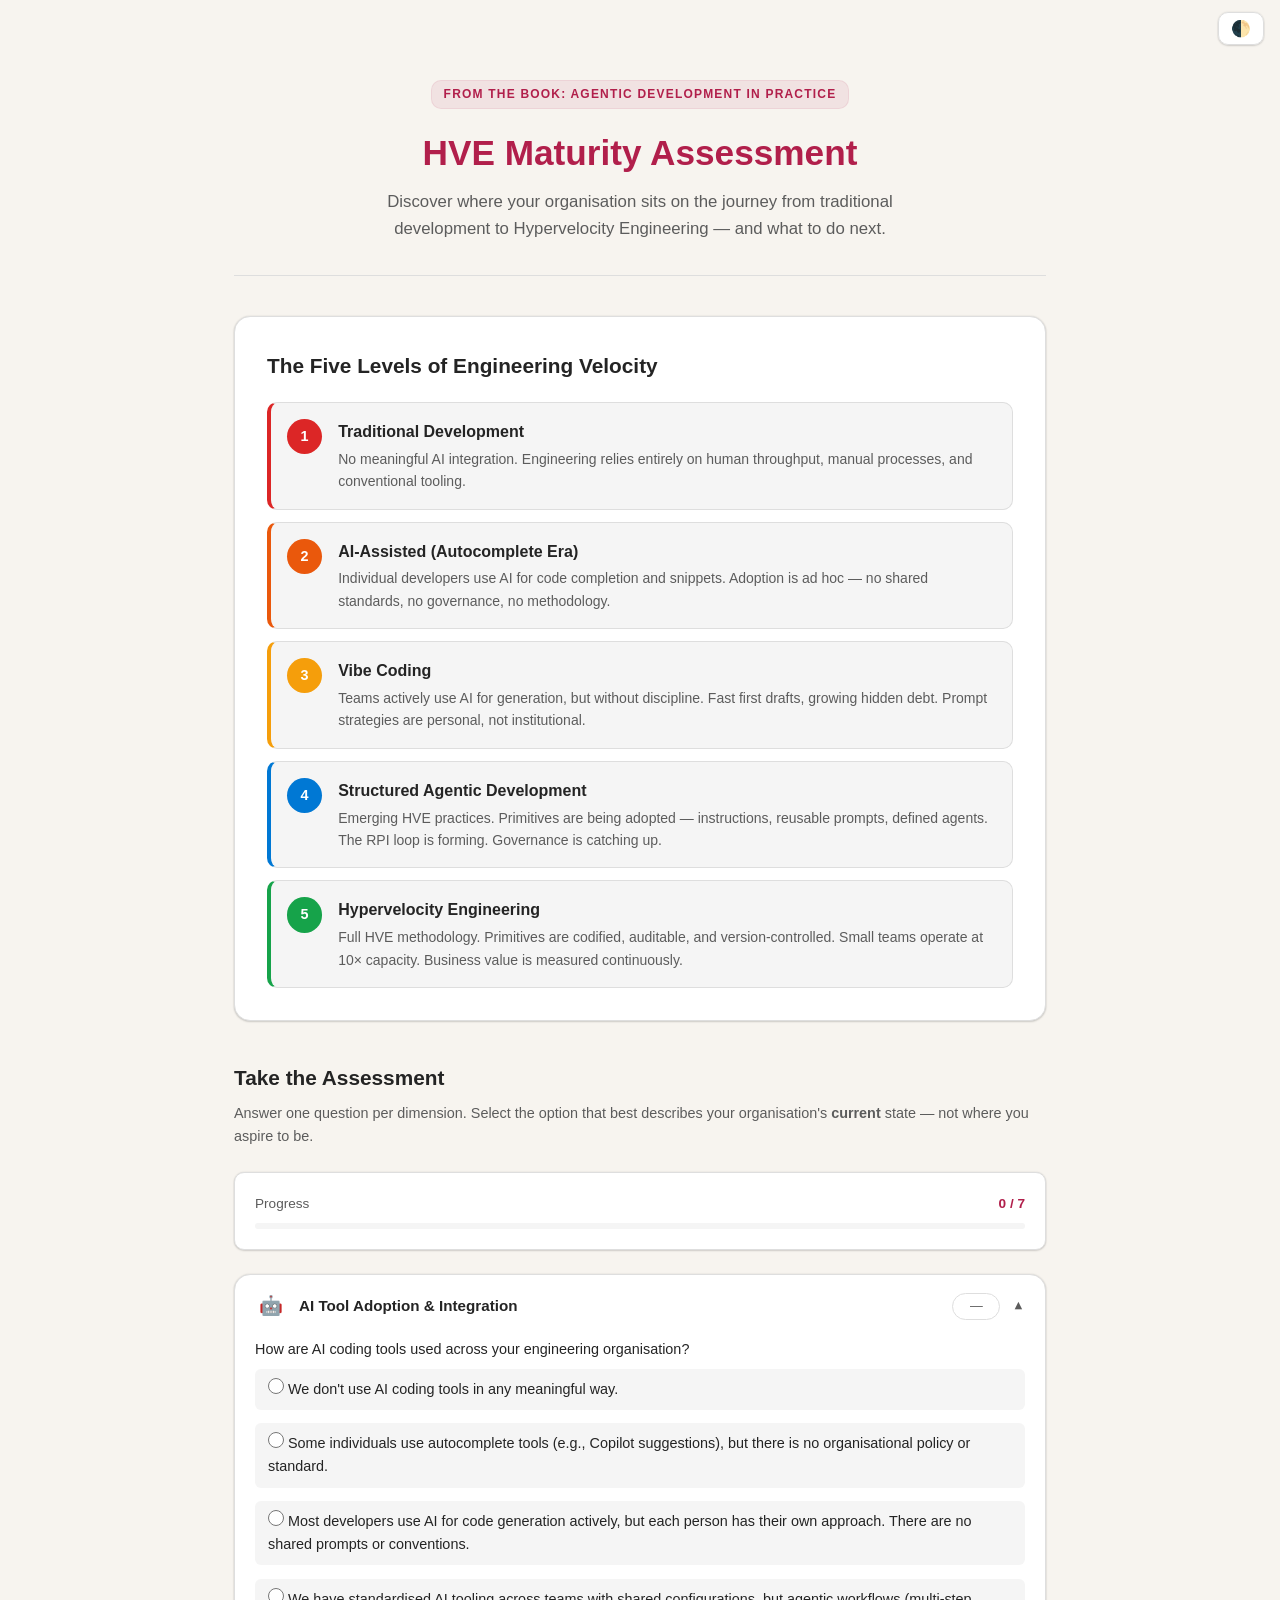
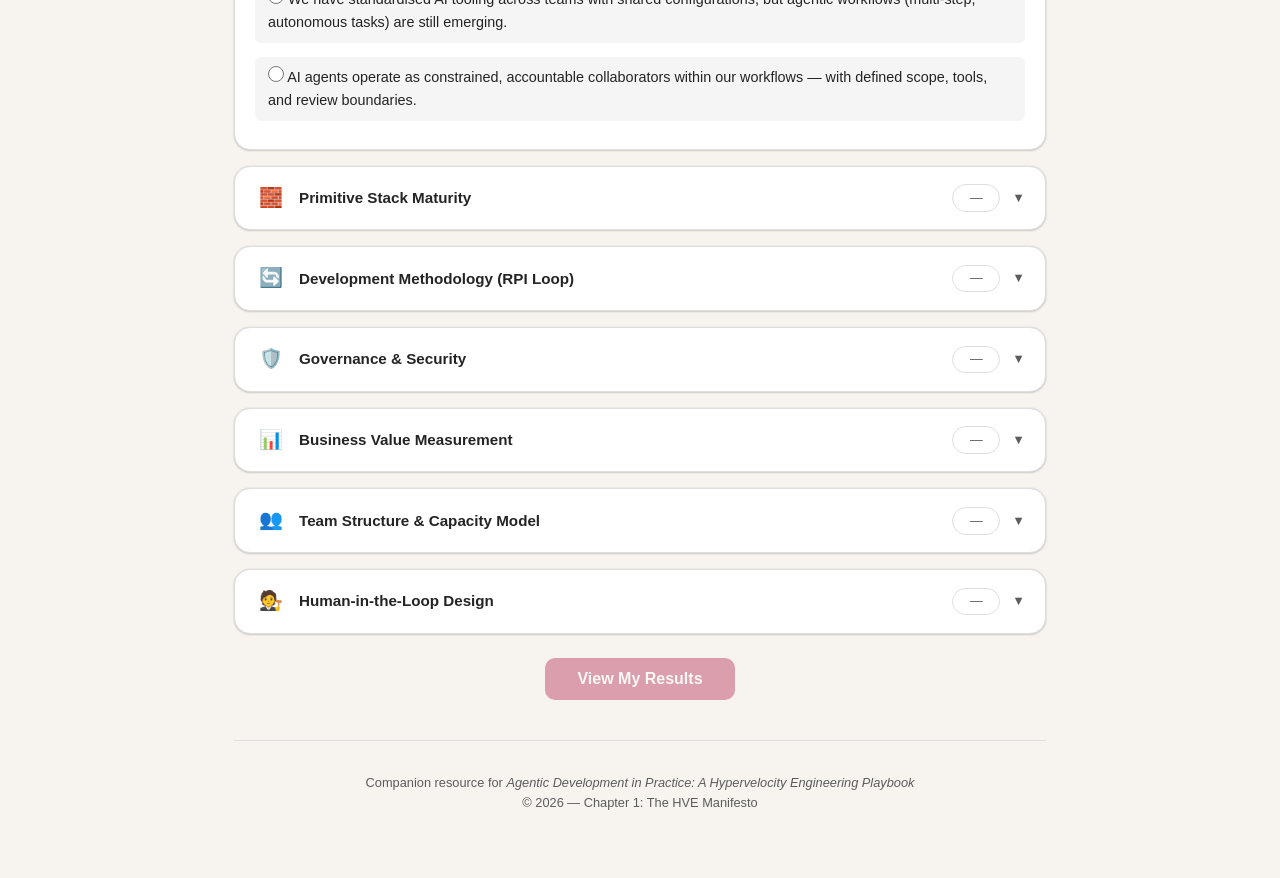
==== chapter1/index.html @ 7bfee690 "Initial commit: add code and assets for all chapters" ====
<!DOCTYPE html>
<html lang="en">
<head>
    <meta charset="UTF-8">
    <meta name="viewport" content="width=device-width, initial-scale=1.0">
    <title>HVE Maturity Assessment — Hypervelocity Engineering Readiness</title>
    <script>
      (() => {
        const param = new URLSearchParams(window.location.search).get("clawpilotTheme");
        const theme =
          param || (window.matchMedia("(prefers-color-scheme: dark)").matches ? "dark" : "light");
        document.documentElement.setAttribute("data-theme", theme);
      })();
    </script>
    <style>
        :root {
            color-scheme: light;
            --bg: #f7f4ef;
            --surface: #ffffff;
            --surface-raised: #f5f5f5;
            --border: #dedede;
            --border-strong: #919191;
            --text: #242424;
            --text-muted: #5c5c5c;
            --accent: #b11f4b;
            --accent-hover: #9a1a41;
            --accent-glow: rgba(177, 31, 75, 0.08);
            --accent-fg: #ffffff;
            --green: #16a34a;
            --yellow: #f59e0b;
            --orange: #ea580c;
            --red: #dc2626;
            --purple: #9333ea;
            --level1: #dc2626;
            --level2: #ea580c;
            --level3: #f59e0b;
            --level4: #0078d4;
            --level5: #16a34a;
            --radius: 0.625rem;
            --shadow: 0 0 2px rgba(0,0,0,0.12), 0 1px 2px rgba(0,0,0,0.14);
            --panel-strong: rgba(255, 255, 255, 0.96);
        }
        html[data-theme="dark"] {
            color-scheme: dark;
            --bg: #3d3b3a;
            --surface: #292929;
            --surface-raised: #2e2e2e;
            --border: #474747;
            --border-strong: #5f5f5f;
            --text: #dedede;
            --text-muted: #919191;
            --accent: #fd8ea1;
            --accent-hover: #fb7b91;
            --accent-glow: rgba(253, 142, 161, 0.14);
            --accent-fg: #1a1a1a;
            --green: #4ade80;
            --yellow: #fbbf24;
            --orange: #fb923c;
            --red: #f87171;
            --purple: #c084fc;
            --level1: #f87171;
            --level2: #fb923c;
            --level3: #fbbf24;
            --level4: #4da6ff;
            --level5: #4ade80;
            --radius: 0.625rem;
            --shadow: 0 18px 48px rgba(0, 0, 0, 0.32);
            --panel-strong: rgba(41, 41, 41, 0.96);
        }

        * { margin: 0; padding: 0; box-sizing: border-box; }

        body {
            font-family: "Segoe UI", Aptos, Calibri, -apple-system, BlinkMacSystemFont, sans-serif;
            background: var(--bg);
            color: var(--text);
            line-height: 1.6;
            min-height: 100vh;
        }

        /* Theme Toggle */
        #theme-toggle {
            position: fixed;
            top: 12px;
            right: 16px;
            background: var(--panel-strong);
            border: 1px solid var(--border);
            border-radius: var(--radius);
            padding: 6px 12px;
            font-size: 1rem;
            cursor: pointer;
            z-index: 999;
            color: var(--text);
            backdrop-filter: blur(8px);
            box-shadow: var(--shadow);
        }

        .container {
            max-width: 860px;
            margin: 0 auto;
            padding: 2rem 1.5rem;
        }

        /* ---- HEADER ---- */
        header {
            text-align: center;
            padding: 3rem 0 2rem;
            border-bottom: 1px solid var(--border);
            margin-bottom: 2.5rem;
        }
        header .badge {
            display: inline-block;
            background: var(--accent-glow);
            color: var(--accent);
            font-size: 0.75rem;
            font-weight: 600;
            text-transform: uppercase;
            letter-spacing: 0.1em;
            padding: 0.3em 1em;
            border-radius: var(--radius);
            border: 1px solid var(--accent-glow);
            margin-bottom: 1rem;
        }
        header h1 {
            font-size: 2.2rem;
            font-weight: 700;
            margin-bottom: 0.5rem;
            color: var(--accent);
        }
        header p {
            color: var(--text-muted);
            font-size: 1.05rem;
            max-width: 600px;
            margin: 0 auto;
        }

        /* ---- MATURITY MODEL OVERVIEW ---- */
        .model-overview {
            background: var(--surface);
            border: 1px solid var(--border);
            border-radius: 16px;
            padding: 2rem;
            margin-bottom: 2.5rem;
            box-shadow: var(--shadow);
        }
        .model-overview h2 {
            font-size: 1.3rem;
            margin-bottom: 1.25rem;
        }
        .level-cards {
            display: flex;
            flex-direction: column;
            gap: 0.75rem;
        }
        .level-card {
            display: flex;
            align-items: flex-start;
            gap: 1rem;
            padding: 1rem;
            background: var(--surface-raised);
            border-radius: var(--radius);
            border-left: 4px solid;
            border: 1px solid var(--border);
            border-left: 4px solid;
        }
        .level-card[data-level="1"] { border-left-color: var(--level1); }
        .level-card[data-level="2"] { border-left-color: var(--level2); }
        .level-card[data-level="3"] { border-left-color: var(--level3); }
        .level-card[data-level="4"] { border-left-color: var(--level4); }
        .level-card[data-level="5"] { border-left-color: var(--level5); }
        .level-num {
            flex-shrink: 0;
            width: 2.2rem;
            height: 2.2rem;
            display: flex;
            align-items: center;
            justify-content: center;
            border-radius: 50%;
            font-weight: 700;
            font-size: 0.9rem;
            color: var(--accent-fg);
        }
        .level-card[data-level="1"] .level-num { background: var(--level1); }
        .level-card[data-level="2"] .level-num { background: var(--level2); }
        .level-card[data-level="3"] .level-num { background: var(--level3); }
        .level-card[data-level="4"] .level-num { background: var(--level4); }
        .level-card[data-level="5"] .level-num { background: var(--level5); }
        .level-info h3 { font-size: 1rem; margin-bottom: 0.2rem; }
        .level-info p { font-size: 0.875rem; color: var(--text-muted); }

        /* ---- ASSESSMENT ---- */
        .assessment-section {
            margin-bottom: 2.5rem;
        }
        .assessment-section h2 {
            font-size: 1.3rem;
            margin-bottom: 0.5rem;
        }
        .assessment-section > p {
            color: var(--text-muted);
            font-size: 0.9rem;
            margin-bottom: 1.5rem;
        }

        /* (dimension card already defined above) */
        .dimension-header {
            display: flex;
            align-items: center;
            gap: 0.75rem;
            padding: 1rem 1.25rem;
            cursor: pointer;
            user-select: none;
            transition: background 0.15s;
        }
        .dimension-header:hover {
            background: var(--surface-raised);
        }
        .dimension-icon {
            font-size: 1.2rem;
            flex-shrink: 0;
            width: 2rem;
            text-align: center;
        }
        .dimension-title {
            font-weight: 600;
            font-size: 0.95rem;
            flex: 1;
        }
        .dimension-score {
            font-size: 0.8rem;
            color: var(--text-muted);
            padding: 0.2em 0.6em;
            border-radius: 999px;
            border: 1px solid var(--border);
            min-width: 3rem;
            text-align: center;
        }
        .dimension-chevron {
            color: var(--text-muted);
            transition: transform 0.2s;
            font-size: 0.8rem;
        }
        .dimension.open .dimension-chevron {
            transform: rotate(180deg);
        }
        .dimension-body {
            display: none;
            padding: 0 1.25rem 1.25rem;
        }
        .dimension.open .dimension-body {
            display: block;
        }

        .question {
            margin-bottom: 1.25rem;
        }
        .question:last-child { margin-bottom: 0; }
        .question label {
            display: block;
            font-size: 0.9rem;
            margin-bottom: 0.5rem;
            color: var(--text);
        }
        .options {
            display: flex;
            flex-direction: column;
            gap: 0.35rem;
        }
        .option {
            display: flex;
            align-items: center;
            gap: 0.6rem;
            padding: 0.5rem 0.75rem;
            background: var(--surface-raised);
            border-radius: 6px;
            cursor: pointer;
            transition: background 0.15s, border-color 0.15s;
            border: 1px solid transparent;
            font-size: 0.85rem;
        }
        .option:hover {
            background: var(--accent-glow);
            border-color: var(--accent);
        }
        .option.selected {
            background: var(--accent-glow);
            border-color: var(--accent);
        }
        .option input[type="radio"] {
            accent-color: var(--accent);
            width: 16px;
            height: 16px;
            flex-shrink: 0;
        }

        /* ---- CARDS (consistent border-radius) ---- */
        .dimension {
            background: var(--surface);
            border: 1px solid var(--border);
            border-radius: 16px;
            margin-bottom: 1rem;
            overflow: hidden;
            box-shadow: var(--shadow);
        }
        .progress-bar-container {
            background: var(--surface);
            border: 1px solid var(--border);
            border-radius: var(--radius);
            padding: 1.25rem;
            margin-bottom: 1.5rem;
            position: sticky;
            top: 0;
            z-index: 100;
            backdrop-filter: blur(8px);
            box-shadow: var(--shadow);
        }
        .progress-label {
            display: flex;
            justify-content: space-between;
            font-size: 0.85rem;
            margin-bottom: 0.5rem;
        }
        .progress-label span:first-child { color: var(--text-muted); }
        .progress-label span:last-child { color: var(--accent); font-weight: 600; }
        .progress-track {
            height: 6px;
            background: var(--surface-raised);
            border-radius: 3px;
            overflow: hidden;
        }
        .progress-fill {
            height: 100%;
            background: var(--accent);
            border-radius: 3px;
            transition: width 0.3s ease;
            width: 0%;
        }

        /* ---- BUTTON ---- */
        .btn {
            display: inline-flex;
            align-items: center;
            justify-content: center;
            gap: 0.5rem;
            padding: 0.75rem 2rem;
            font-size: 1rem;
            font-weight: 600;
            border: none;
            border-radius: var(--radius);
            cursor: pointer;
            transition: all 0.2s;
        }
        .btn-primary {
            background: var(--accent);
            color: var(--accent-fg);
        }
        .btn-primary:hover { background: var(--accent-hover); transform: translateY(-1px); }
        .btn-primary:disabled {
            opacity: 0.4;
            cursor: not-allowed;
            transform: none;
        }
        .btn-secondary {
            background: var(--surface-raised);
            color: var(--text);
            border: 1px solid var(--border);
        }
        .btn-secondary:hover { border-color: var(--accent); }
        .btn-center { display: flex; justify-content: center; margin-top: 1.5rem; }

        /* ---- RESULTS ---- */
        #results {
            display: none;
        }

        .result-hero {
            text-align: center;
            padding: 2.5rem 2rem;
            background: var(--surface);
            border: 1px solid var(--border);
            border-radius: 16px;
            margin-bottom: 2rem;
            box-shadow: var(--shadow);
        }
        .result-hero .score-ring {
            width: 160px;
            height: 160px;
            margin: 0 auto 1.5rem;
            position: relative;
        }
        .result-hero .score-ring svg {
            transform: rotate(-90deg);
        }
        .result-hero .score-ring .score-text {
            position: absolute;
            top: 50%;
            left: 50%;
            transform: translate(-50%, -50%);
            text-align: center;
        }
        .result-hero .score-ring .score-text .num {
            font-size: 2.5rem;
            font-weight: 700;
            display: block;
            line-height: 1;
        }
        .result-hero .score-ring .score-text .label {
            font-size: 0.75rem;
            color: var(--text-muted);
            text-transform: uppercase;
            letter-spacing: 0.1em;
        }
        .result-level-name {
            font-size: 1.6rem;
            font-weight: 700;
            margin-bottom: 0.4rem;
        }
        .result-level-desc {
            color: var(--text-muted);
            font-size: 0.95rem;
            max-width: 500px;
            margin: 0 auto;
        }

        /* Dimension Breakdown */
        .breakdown {
            background: var(--surface);
            border: 1px solid var(--border);
            border-radius: 16px;
            padding: 1.5rem;
            margin-bottom: 2rem;
            box-shadow: var(--shadow);
        }
        .breakdown h3 {
            font-size: 1.1rem;
            margin-bottom: 1rem;
        }
        .breakdown-row {
            display: flex;
            align-items: center;
            gap: 1rem;
            margin-bottom: 0.75rem;
        }
        .breakdown-row:last-child { margin-bottom: 0; }
        .breakdown-label {
            font-size: 0.85rem;
            width: 200px;
            flex-shrink: 0;
        }
        .breakdown-bar-track {
            flex: 1;
            height: 10px;
            background: var(--surface-raised);
            border-radius: 5px;
            overflow: hidden;
        }
        .breakdown-bar-fill {
            height: 100%;
            border-radius: 5px;
            transition: width 0.6s ease;
        }
        .breakdown-val {
            font-size: 0.85rem;
            font-weight: 600;
            width: 3rem;
            text-align: right;
            flex-shrink: 0;
        }

        /* Level Detail Card */
        .result-detail {
            background: var(--surface);
            border: 1px solid var(--border);
            border-radius: 16px;
            padding: 1.5rem;
            margin-bottom: 2rem;
            box-shadow: var(--shadow);
        }
        .result-detail h3 {
            font-size: 1.1rem;
            margin-bottom: 0.75rem;
        }
        .result-detail p, .result-detail li {
            font-size: 0.9rem;
            color: var(--text-muted);
            line-height: 1.7;
        }
        .result-detail ul {
            padding-left: 1.25rem;
            margin-top: 0.5rem;
        }
        .result-detail li {
            margin-bottom: 0.3rem;
        }

        /* Prompt Box */
        .prompt-box {
            background: var(--surface);
            border: 1px solid var(--border);
            border-radius: 16px;
            padding: 1.5rem;
            margin-bottom: 2rem;
            box-shadow: var(--shadow);
        }
        .prompt-box h3 {
            font-size: 1.1rem;
            margin-bottom: 0.25rem;
        }
        .prompt-box .hint {
            font-size: 0.85rem;
            color: var(--text-muted);
            margin-bottom: 1rem;
        }
        .prompt-textarea {
            width: 100%;
            min-height: 260px;
            background: var(--surface-raised);
            border: 1px solid var(--border);
            border-radius: 6px;
            color: var(--text);
            font-family: Consolas, "Courier New", Courier, monospace;
            font-size: 0.8rem;
            padding: 1rem;
            resize: vertical;
            line-height: 1.6;
        }
        .prompt-textarea:focus {
            outline: none;
            border-color: var(--accent);
        }
        .copy-btn-row {
            display: flex;
            justify-content: flex-end;
            margin-top: 0.75rem;
            gap: 0.5rem;
        }
        .copy-toast {
            display: none;
            color: var(--green);
            font-size: 0.85rem;
            align-items: center;
            gap: 0.3rem;
        }
        .copy-toast.show {
            display: flex;
        }

        /* Footer */
        footer {
            text-align: center;
            padding: 2rem 0;
            border-top: 1px solid var(--border);
            margin-top: 2rem;
            color: var(--text-muted);
            font-size: 0.8rem;
        }
        footer a { color: var(--accent); text-decoration: none; }
        footer a:hover { text-decoration: underline; }

        /* Responsive */
        @media (max-width: 640px) {
            header h1 { font-size: 1.6rem; }
            .breakdown-label { width: 120px; font-size: 0.8rem; }
            .container { padding: 1rem; }
            .level-card { flex-direction: column; gap: 0.5rem; }
        }
    </style>
</head>
<body>
<button id="theme-toggle" onclick="toggleTheme()">🌓</button>
<div class="container">

    <!-- HEADER -->
    <header>
        <div class="badge">From the book: Agentic Development in Practice</div>
        <h1>HVE Maturity Assessment</h1>
        <p>Discover where your organisation sits on the journey from traditional development to Hypervelocity Engineering — and what to do next.</p>
    </header>

    <!-- MATURITY MODEL OVERVIEW -->
    <section class="model-overview">
        <h2>The Five Levels of Engineering Velocity</h2>
        <div class="level-cards">
            <div class="level-card" data-level="1">
                <div class="level-num">1</div>
                <div class="level-info">
                    <h3>Traditional Development</h3>
                    <p>No meaningful AI integration. Engineering relies entirely on human throughput, manual processes, and conventional tooling.</p>
                </div>
            </div>
            <div class="level-card" data-level="2">
                <div class="level-num">2</div>
                <div class="level-info">
                    <h3>AI-Assisted (Autocomplete Era)</h3>
                    <p>Individual developers use AI for code completion and snippets. Adoption is ad hoc — no shared standards, no governance, no methodology.</p>
                </div>
            </div>
            <div class="level-card" data-level="3">
                <div class="level-num">3</div>
                <div class="level-info">
                    <h3>Vibe Coding</h3>
                    <p>Teams actively use AI for generation, but without discipline. Fast first drafts, growing hidden debt. Prompt strategies are personal, not institutional.</p>
                </div>
            </div>
            <div class="level-card" data-level="4">
                <div class="level-num">4</div>
                <div class="level-info">
                    <h3>Structured Agentic Development</h3>
                    <p>Emerging HVE practices. Primitives are being adopted — instructions, reusable prompts, defined agents. The RPI loop is forming. Governance is catching up.</p>
                </div>
            </div>
            <div class="level-card" data-level="5">
                <div class="level-num">5</div>
                <div class="level-info">
                    <h3>Hypervelocity Engineering</h3>
                    <p>Full HVE methodology. Primitives are codified, auditable, and version-controlled. Small teams operate at 10× capacity. Business value is measured continuously.</p>
                </div>
            </div>
        </div>
    </section>

    <!-- ASSESSMENT -->
    <section id="assessment" class="assessment-section">
        <h2>Take the Assessment</h2>
        <p>Answer one question per dimension. Select the option that best describes your organisation's <strong>current</strong> state — not where you aspire to be.</p>

        <div class="progress-bar-container">
            <div class="progress-label">
                <span>Progress</span>
                <span id="progress-text">0 / 7</span>
            </div>
            <div class="progress-track">
                <div class="progress-fill" id="progress-fill"></div>
            </div>
        </div>

        <form id="quiz-form"></form>

        <div class="btn-center">
            <button type="button" class="btn btn-primary" id="submit-btn" disabled onclick="showResults()">
                View My Results
            </button>
        </div>
    </section>

    <!-- RESULTS -->
    <section id="results">
        <div class="result-hero" id="result-hero"></div>
        <div class="breakdown" id="breakdown"></div>
        <div class="result-detail" id="result-detail"></div>
        <div class="prompt-box" id="prompt-box"></div>
        <div class="btn-center">
            <button type="button" class="btn btn-secondary" onclick="resetAssessment()">Retake Assessment</button>
        </div>
    </section>

    <footer>
        <p>Companion resource for <em>Agentic Development in Practice: A Hypervelocity Engineering Playbook</em><br>
        &copy; 2026 &mdash; Chapter 1: The HVE Manifesto</p>
    </footer>
</div>

<script>
// =============================================
// DATA MODEL
// =============================================
const DIMENSIONS = [
    {
        id: "ai_adoption",
        icon: "🤖",
        title: "AI Tool Adoption & Integration",
        question: "How are AI coding tools used across your engineering organisation?",
        options: [
            { score: 1, text: "We don't use AI coding tools in any meaningful way." },
            { score: 2, text: "Some individuals use autocomplete tools (e.g., Copilot suggestions), but there is no organisational policy or standard." },
            { score: 3, text: "Most developers use AI for code generation actively, but each person has their own approach. There are no shared prompts or conventions." },
            { score: 4, text: "We have standardised AI tooling across teams with shared configurations, but agentic workflows (multi-step, autonomous tasks) are still emerging." },
            { score: 5, text: "AI agents operate as constrained, accountable collaborators within our workflows — with defined scope, tools, and review boundaries." }
        ]
    },
    {
        id: "primitive_stack",
        icon: "🧱",
        title: "Primitive Stack Maturity",
        question: "To what extent has your organisation codified its engineering methodology into reusable AI primitives (instructions, agents, prompts, skills, hooks)?",
        options: [
            { score: 1, text: "We have no codified primitives. Standards exist in documentation or tribal knowledge." },
            { score: 2, text: "We have some coding standards documented, but they are not consumed by AI tools automatically." },
            { score: 3, text: "Individual engineers have personal prompt libraries or instruction files, but nothing is shared or version-controlled at the team level." },
            { score: 4, text: "We maintain shared instruction files and some reusable prompts in our repositories. Agent definitions are emerging but not yet standardised." },
            { score: 5, text: "Our full primitive stack — instructions, agents, prompts, skills, and hooks — is codified, version-controlled, and applied automatically across all repositories." }
        ]
    },
    {
        id: "dev_methodology",
        icon: "🔄",
        title: "Development Methodology (RPI Loop)",
        question: "How does your team structure the workflow when using AI for development tasks?",
        options: [
            { score: 1, text: "We follow a traditional SDLC. AI is not part of our development process." },
            { score: 2, text: "Developers occasionally ask AI for help mid-task, but there is no structured approach to when or how." },
            { score: 3, text: "We 'ask the AI and see what happens' — generation is fast, but planning and research phases are informal or skipped." },
            { score: 4, text: "We follow a structured loop: research the domain and constraints first, plan the work explicitly, then implement against that plan. But adherence varies across teams." },
            { score: 5, text: "The Research → Plan → Implement loop is our standard methodology. AI-generated plans are reviewed and approved before implementation. Every task follows this discipline." }
        ]
    },
    {
        id: "governance",
        icon: "🛡️",
        title: "Governance & Security",
        question: "How does your organisation govern AI-generated code and enforce security policies in agentic workflows?",
        options: [
            { score: 1, text: "We have no specific governance for AI-generated code. Standard code review applies, if it applies at all." },
            { score: 2, text: "We rely on existing code review to catch AI-generated issues, but reviewers don't specifically audit for AI artefacts or hallucinations." },
            { score: 3, text: "We are aware of the risks of AI-generated code (hallucinated dependencies, insecure defaults) but do not have automated guardrails in place." },
            { score: 4, text: "Instruction primitives encode security policies and architectural guardrails. Some automated checks exist, but coverage is incomplete." },
            { score: 5, text: "Security and governance policies are embedded in our primitive stack and enforced continuously — via instructions, hooks, and automated review. AI output is auditable and traceable." }
        ]
    },
    {
        id: "business_value",
        icon: "📊",
        title: "Business Value Measurement",
        question: "How does your organisation measure and communicate the business impact of AI-assisted development?",
        options: [
            { score: 1, text: "We don't measure the impact of AI tooling on engineering outcomes." },
            { score: 2, text: "We track licence adoption (e.g., 'X% of developers have Copilot'), but not productivity or quality outcomes." },
            { score: 3, text: "We have anecdotal evidence of productivity gains ('it feels faster') but no structured measurement framework." },
            { score: 4, text: "We measure some outcomes (time-to-delivery, defect rates) and can correlate them with AI adoption, but there is no formal Business Value Assessment." },
            { score: 5, text: "Business Value Assessments are first-class artefacts. We measure time-to-value, effort multipliers, error surface impact, and strategic optionality for every agentic capability." }
        ]
    },
    {
        id: "team_structure",
        icon: "👥",
        title: "Team Structure & Capacity Model",
        question: "How has AI adoption influenced your team structure, hiring, and capacity planning?",
        options: [
            { score: 1, text: "Team structure and hiring are unchanged. We plan capacity based on headcount and story points as before." },
            { score: 2, text: "We acknowledge that AI makes individuals faster, but team sizes, roles, and estimation methods are the same." },
            { score: 3, text: "Some teams are informally smaller or more productive due to AI, but the organisational model hasn't adapted. Estimation is increasingly unreliable." },
            { score: 4, text: "We are experimenting with smaller, expert teams that leverage AI as a force multiplier. Estimation is shifting from human-throughput to constraint-and-scope models." },
            { score: 5, text: "Small, expert teams (3–5 engineers) operate at the effective capacity of much larger teams. Capacity planning is based on primitive stack quality, not headcount." }
        ]
    },
    {
        id: "human_in_loop",
        icon: "🧑‍⚖️",
        title: "Human-in-the-Loop Design",
        question: "How deliberately does your organisation design the boundary between AI autonomy and human decision-making?",
        options: [
            { score: 1, text: "There is no explicit design for human–AI boundaries. Developers use AI freely, or don't use it at all." },
            { score: 2, text: "We trust code review to catch AI mistakes, but there is no defined model for where AI should or shouldn't act autonomously." },
            { score: 3, text: "We are aware that some tasks require human judgment, but the boundaries are informal and differ across teams." },
            { score: 4, text: "We define human decision points for high-stakes workflows (e.g., deployment, security, architecture). Agent primitives include escalation conditions." },
            { score: 5, text: "Every agentic workflow has explicitly designed human-in-the-loop gates. Agents have defined autonomy boundaries, escalation triggers, and audit trails. Humans own decisions; AI owns execution." }
        ]
    }
];

const LEVEL_META = {
    1: {
        name: "Level 1 — Traditional Development",
        color: "var(--level1)",
        summary: "Your organisation operates under the traditional rules of software development. AI is not yet a meaningful part of your engineering practice.",
        detail: "This is where most of the industry was two years ago — and where a decreasing number of competitive organisations remain today. The risk is not that you are doing something wrong. It is that the cost structure and velocity of organisations at higher levels will create a compounding gap that becomes harder to close over time.",
        nextSteps: [
            "Begin with controlled pilots: equip 2–3 teams with AI coding assistants and measure output",
            "Establish a baseline: document current delivery velocity, defect rates, and time-to-value before introducing AI",
            "Read Chapter 1 of the book to understand the HVE framework before scaling adoption",
            "Identify one low-risk, high-repetition workflow as your first AI-assisted use case"
        ]
    },
    2: {
        name: "Level 2 — AI-Assisted (Autocomplete Era)",
        color: "var(--level2)",
        summary: "Your developers use AI for code suggestions and completions, but adoption is individual and ungoverned. You are capturing some value, but leaving most of it on the table.",
        detail: "The autocomplete era is a necessary starting point, but it is not a destination. Individual productivity gains are real but modest — and they come with hidden risks when there are no shared standards for how AI output is reviewed, governed, or measured.",
        nextSteps: [
            "Standardise AI tooling configuration across teams — start with a shared instructions file in your repositories",
            "Begin building a shared prompt library for common tasks (code review, test generation, documentation)",
            "Introduce governance awareness: train reviewers to identify AI-generated code artefacts",
            "Define your first Business Value Assessment to move from anecdotal to measurable impact"
        ]
    },
    3: {
        name: "Level 3 — Vibe Coding",
        color: "var(--level3)",
        summary: "Your teams actively use AI for code generation, and velocity feels impressive. But discipline is missing — prompt strategies are personal, quality is inconsistent, and technical debt is accumulating invisibly.",
        detail: "Vibe coding is the most dangerous level to stay at. The speed is seductive, but the debt is real: hallucinated architecture, unownable output, prompt drift, and invisible assumptions baked into generated code. The organisations that get stuck here will spend the next two years paying down debt they didn't know they were creating.",
        nextSteps: [
            "Introduce the Research → Plan → Implement loop as your standard AI-assisted workflow",
            "Begin codifying your top 5 engineering standards as instruction primitives",
            "Establish a shared agent definition for your most common development task",
            "Audit existing AI-generated code for hidden debt: hallucinated dependencies, insecure defaults, undocumented assumptions",
            "Move from 'ask and see' to 'plan and execute' — this single shift changes everything"
        ]
    },
    4: {
        name: "Level 4 — Structured Agentic Development",
        color: "var(--level4)",
        summary: "Your organisation is adopting HVE practices. Primitives are emerging, the RPI loop is forming, and governance is catching up. You are on the right trajectory — now it's about consistency and completeness.",
        detail: "This is the inflection point. You have the conceptual framework and the early practices in place. The challenge now is moving from 'some teams do this well' to 'this is how we operate.' The primitive stack needs to be complete, the methodology needs to be universal, and business value measurement needs to become a first-class practice.",
        nextSteps: [
            "Complete your primitive stack: ensure instructions, agents, prompts, skills, and hooks are all defined and version-controlled",
            "Make the RPI loop non-negotiable: every AI-assisted task follows Research → Plan → Implement",
            "Implement Business Value Assessments as a standard artefact for every new agentic capability",
            "Begin measuring team capacity in terms of primitive stack quality, not headcount",
            "Cross-pollinate: share primitive libraries across teams to accelerate adoption"
        ]
    },
    5: {
        name: "Level 5 — Hypervelocity Engineering",
        color: "var(--level5)",
        summary: "Your organisation operates at the frontier of AI-native software development. Small, expert teams deliver at the effective capacity of much larger groups. Methodology is codified, governance is continuous, and business value is measured systematically.",
        detail: "You are operating where the book describes the destination. The competitive moat you have built is real: your primitive stack, your methodology, and your team model create a compounding advantage that is difficult for competitors to replicate. The opportunity now is to deepen, share, and extend — making your HVE practice a strategic asset.",
        nextSteps: [
            "Contribute to the broader HVE community: share anonymised primitive patterns and methodology insights",
            "Explore cross-domain primitive reuse: the compliance monitoring stack may be 70% reusable for due diligence",
            "Invest in primitive observability: measure not just outcomes, but the quality and effectiveness of individual primitives",
            "Mentor other teams and organisations — your experience is rare and valuable",
            "Push the frontier: experiment with multi-agent orchestration, autonomous CI/CD governance, and self-improving primitive stacks"
        ]
    }
};

// =============================================
// RENDER QUIZ
// =============================================
function renderQuiz() {
    const form = document.getElementById('quiz-form');
    form.innerHTML = DIMENSIONS.map((dim, di) => {
        const optionsHtml = dim.options.map((opt, oi) => `
            <label class="option" data-dim="${di}" data-score="${opt.score}">
                <input type="radio" name="dim_${di}" value="${opt.score}">
                <span>${opt.text}</span>
            </label>
        `).join('');
        return `
        <div class="dimension" id="dim-${di}">
            <div class="dimension-header" onclick="toggleDimension(${di})">
                <span class="dimension-icon">${dim.icon}</span>
                <span class="dimension-title">${dim.title}</span>
                <span class="dimension-score" id="dim-score-${di}">—</span>
                <span class="dimension-chevron">▼</span>
            </div>
            <div class="dimension-body">
                <div class="question">
                    <label>${dim.question}</label>
                    <div class="options">${optionsHtml}</div>
                </div>
            </div>
        </div>`;
    }).join('');

    // Open first dimension by default
    document.getElementById('dim-0').classList.add('open');

    // Attach click handlers
    document.querySelectorAll('.option').forEach(opt => {
        opt.addEventListener('click', function() {
            const radio = this.querySelector('input[type="radio"]');
            radio.checked = true;
            const dimIdx = parseInt(this.dataset.dim);
            const score = parseInt(this.dataset.score);

            // Update selection visual
            this.closest('.options').querySelectorAll('.option').forEach(o => o.classList.remove('selected'));
            this.classList.add('selected');

            // Update score badge
            document.getElementById(`dim-score-${dimIdx}`).textContent = `${score}/5`;

            // Auto-open next unanswered dimension
            const nextUnanswered = findNextUnanswered(dimIdx);
            if (nextUnanswered !== null) {
                document.getElementById(`dim-${dimIdx}`).classList.remove('open');
                const nextEl = document.getElementById(`dim-${nextUnanswered}`);
                nextEl.classList.add('open');
                nextEl.scrollIntoView({ behavior: 'smooth', block: 'center' });
            }

            updateProgress();
        });
    });
}

function findNextUnanswered(currentIdx) {
    for (let i = currentIdx + 1; i < DIMENSIONS.length; i++) {
        if (!document.querySelector(`input[name="dim_${i}"]:checked`)) return i;
    }
    for (let i = 0; i < currentIdx; i++) {
        if (!document.querySelector(`input[name="dim_${i}"]:checked`)) return i;
    }
    return null;
}

function toggleDimension(idx) {
    document.getElementById(`dim-${idx}`).classList.toggle('open');
}

function updateProgress() {
    const answered = DIMENSIONS.filter((_, i) => document.querySelector(`input[name="dim_${i}"]:checked`)).length;
    const total = DIMENSIONS.length;
    document.getElementById('progress-text').textContent = `${answered} / ${total}`;
    document.getElementById('progress-fill').style.width = `${(answered / total) * 100}%`;
    document.getElementById('submit-btn').disabled = answered < total;
}

// =============================================
// RESULTS
// =============================================
function getScores() {
    return DIMENSIONS.map((dim, i) => {
        const checked = document.querySelector(`input[name="dim_${i}"]:checked`);
        return { dim, score: checked ? parseInt(checked.value) : 0 };
    });
}

function computeLevel(avg) {
    if (avg < 1.5) return 1;
    if (avg < 2.5) return 2;
    if (avg < 3.5) return 3;
    if (avg < 4.5) return 4;
    return 5;
}

function getLevelColor(level) {
    return `var(--level${level})`;
}

function showResults() {
    const scores = getScores();
    const total = scores.reduce((s, r) => s + r.score, 0);
    const avg = total / scores.length;
    const level = computeLevel(avg);
    const meta = LEVEL_META[level];

    // Hide assessment, show results
    document.getElementById('assessment').style.display = 'none';
    document.getElementById('results').style.display = 'block';
    document.getElementById('results').scrollIntoView({ behavior: 'smooth' });

    // Hero
    const pct = (avg / 5) * 100;
    const circumference = 2 * Math.PI * 65;
    const offset = circumference - (pct / 100) * circumference;
    document.getElementById('result-hero').innerHTML = `
        <div class="score-ring">
            <svg width="160" height="160">
                <circle cx="80" cy="80" r="65" stroke="var(--surface-raised)" stroke-width="10" fill="none"/>
                <circle cx="80" cy="80" r="65" stroke="${meta.color}" stroke-width="10" fill="none"
                    stroke-dasharray="${circumference}" stroke-dashoffset="${offset}" stroke-linecap="round"
                    style="transition: stroke-dashoffset 1s ease;"/>
            </svg>
            <div class="score-text">
                <span class="num" style="color:${meta.color}">${avg.toFixed(1)}</span>
                <span class="label">of 5.0</span>
            </div>
        </div>
        <div class="result-level-name" style="color:${meta.color}">${meta.name}</div>
        <div class="result-level-desc">${meta.summary}</div>
    `;

    // Breakdown
    let brows = scores.map(r => {
        const c = getLevelColor(r.score);
        return `<div class="breakdown-row">
            <span class="breakdown-label">${r.dim.icon} ${r.dim.title}</span>
            <div class="breakdown-bar-track">
                <div class="breakdown-bar-fill" style="width:${(r.score/5)*100}%;background:${c};"></div>
            </div>
            <span class="breakdown-val" style="color:${c}">${r.score}/5</span>
        </div>`;
    }).join('');
    document.getElementById('breakdown').innerHTML = `<h3>Dimension Breakdown</h3>${brows}`;

    // Detail
    const stepsHtml = meta.nextSteps.map(s => `<li>${s}</li>`).join('');
    document.getElementById('result-detail').innerHTML = `
        <h3>What This Means</h3>
        <p>${meta.detail}</p>
        <h3 style="margin-top:1rem;">Recommended Next Steps</h3>
        <ul>${stepsHtml}</ul>
    `;

    // Build the LLM prompt
    const dimLines = scores.map(r => `  - ${r.dim.title}: ${r.score}/5`).join('\n');
    const prompt = `I just completed the Hypervelocity Engineering (HVE) Maturity Assessment from the book "Agentic Development in Practice: A Hypervelocity Engineering Playbook."

Here are my results:

Overall Score: ${avg.toFixed(1)} / 5.0
Overall Level: ${meta.name}

Dimension Scores:
${dimLines}

Context about HVE:
- Hypervelocity Engineering is the practice of small, expert teams leveraging AI to ship at the pace of innovation without sacrificing quality, security, or scalability.
- The HVE Primitive Stack consists of: Instructions (always-loaded rules), Agents (specialised AI collaborators), Prompts (reusable task templates), Skills (portable capability packages), Hooks (automated workflow triggers), and Business Value Primitives (impact measurement).
- The RPI Development Loop: Research → Plan → Implement — a disciplined alternative to "vibe coding."
- The maturity spectrum: Traditional → Autocomplete → Vibe Coding → Structured Agentic Development → Hypervelocity Engineering.

Based on my scores, please provide:
1. A candid assessment of my organisation's strengths and weaknesses across these dimensions.
2. The top 3 highest-impact actions I should take in the next 30 days to move up one maturity level.
3. For each of my lowest-scoring dimensions, a concrete playbook (3–5 steps) to improve that specific area.
4. Common pitfalls organisations at my level fall into, and how to avoid them.
5. A suggested 90-day roadmap to reach the next maturity level.

Be specific, actionable, and grounded in engineering practice — not generic. Assume I am a technology leader who can influence tooling, process, and team structure.`;

    document.getElementById('prompt-box').innerHTML = `
        <h3>🚀 Get Personalised Recommendations from Any LLM</h3>
        <p class="hint">Copy this prompt and paste it into ChatGPT, Claude, Gemini, or any LLM to receive a tailored improvement roadmap based on your results.</p>
        <textarea class="prompt-textarea" id="llm-prompt" readonly>${escapeHtml(prompt)}</textarea>
        <div class="copy-btn-row">
            <span class="copy-toast" id="copy-toast">✓ Copied to clipboard</span>
            <button class="btn btn-secondary" onclick="copyPrompt()">📋 Copy Prompt</button>
        </div>
    `;
}

function escapeHtml(text) {
    const div = document.createElement('div');
    div.textContent = text;
    return div.innerHTML;
}

function copyPrompt() {
    const textarea = document.getElementById('llm-prompt');
    navigator.clipboard.writeText(textarea.value).then(() => {
        const toast = document.getElementById('copy-toast');
        toast.classList.add('show');
        setTimeout(() => toast.classList.remove('show'), 2000);
    });
}

function resetAssessment() {
    document.getElementById('results').style.display = 'none';
    document.getElementById('assessment').style.display = 'block';
    document.querySelectorAll('input[type="radio"]').forEach(r => r.checked = false);
    document.querySelectorAll('.option').forEach(o => o.classList.remove('selected'));
    DIMENSIONS.forEach((_, i) => document.getElementById(`dim-score-${i}`).textContent = '—');
    document.querySelectorAll('.dimension').forEach(d => d.classList.remove('open'));
    document.getElementById('dim-0').classList.add('open');
    updateProgress();
    window.scrollTo({ top: 0, behavior: 'smooth' });
}

// Theme Toggle
function toggleTheme() {
    const current = document.documentElement.getAttribute('data-theme');
    const next = current === 'dark' ? 'light' : 'dark';
    document.documentElement.setAttribute('data-theme', next);
}

// Init
renderQuiz();
</script>
</body>
</html>
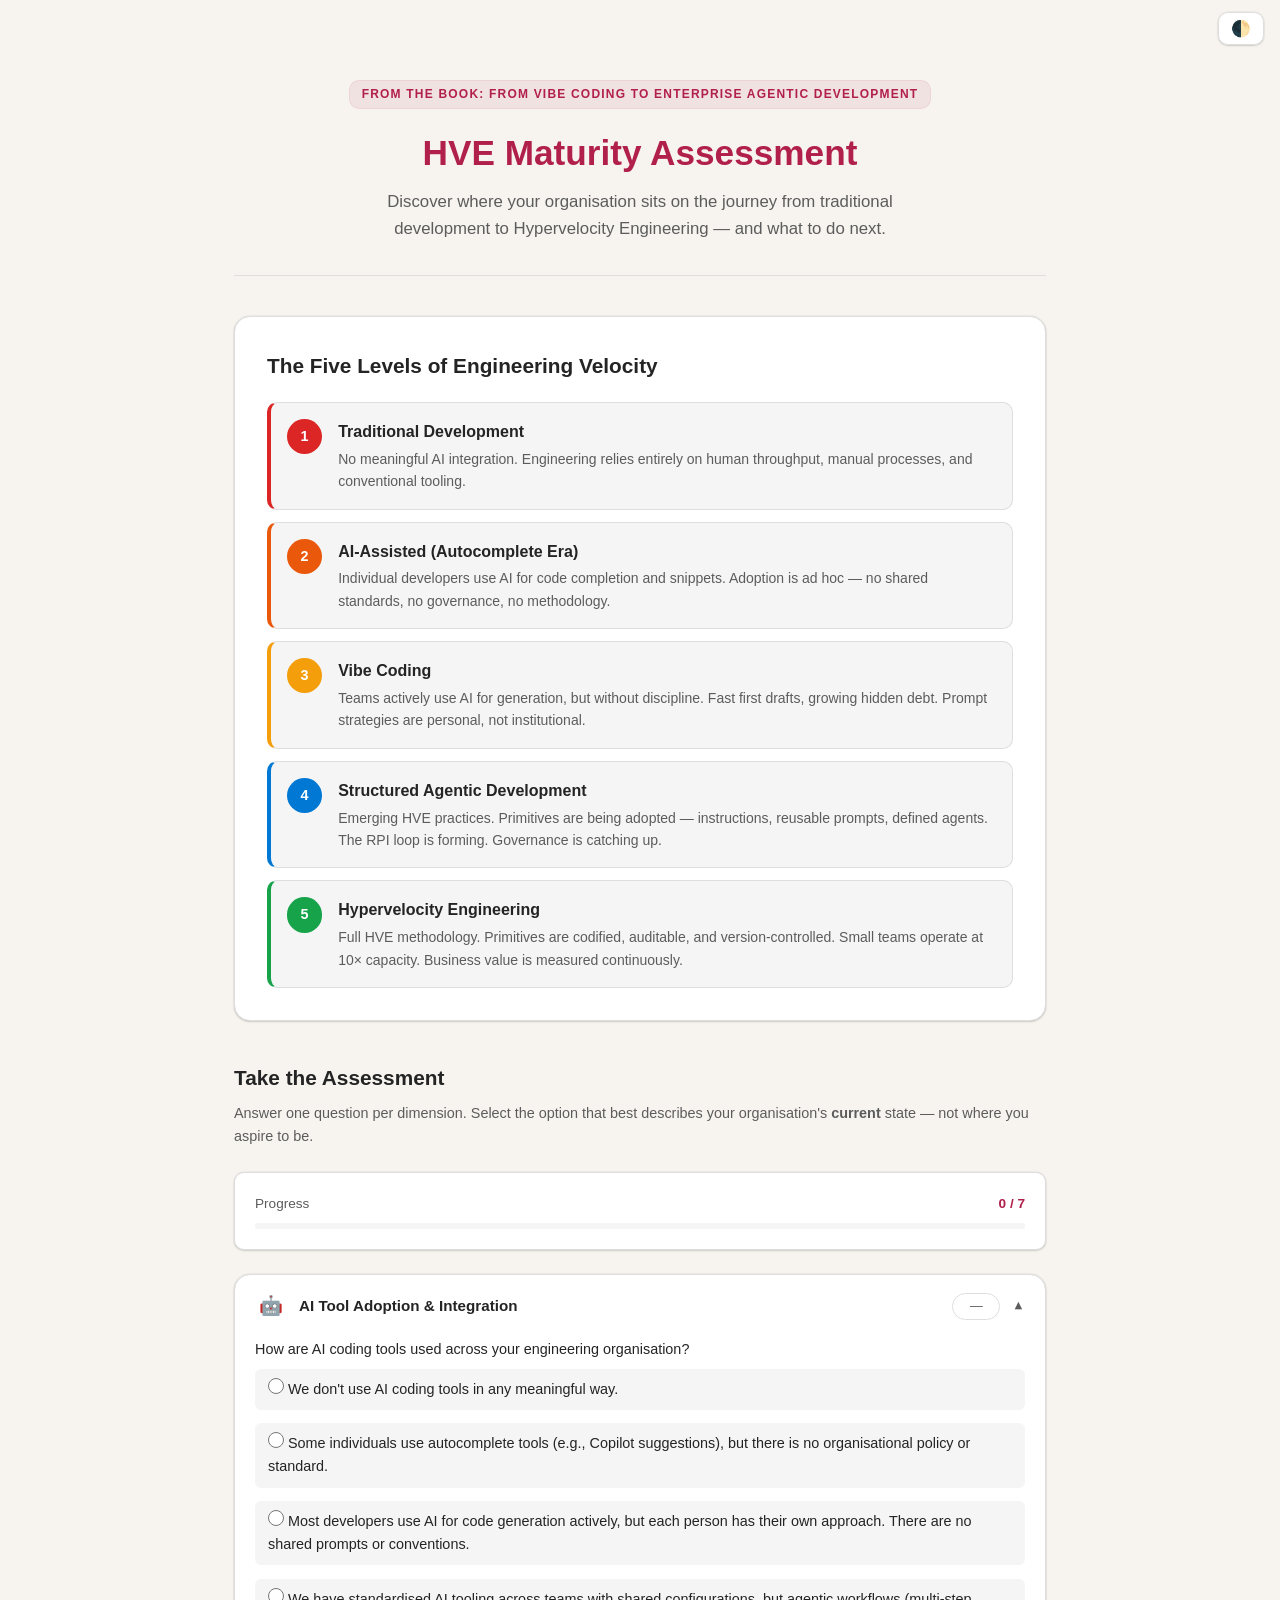
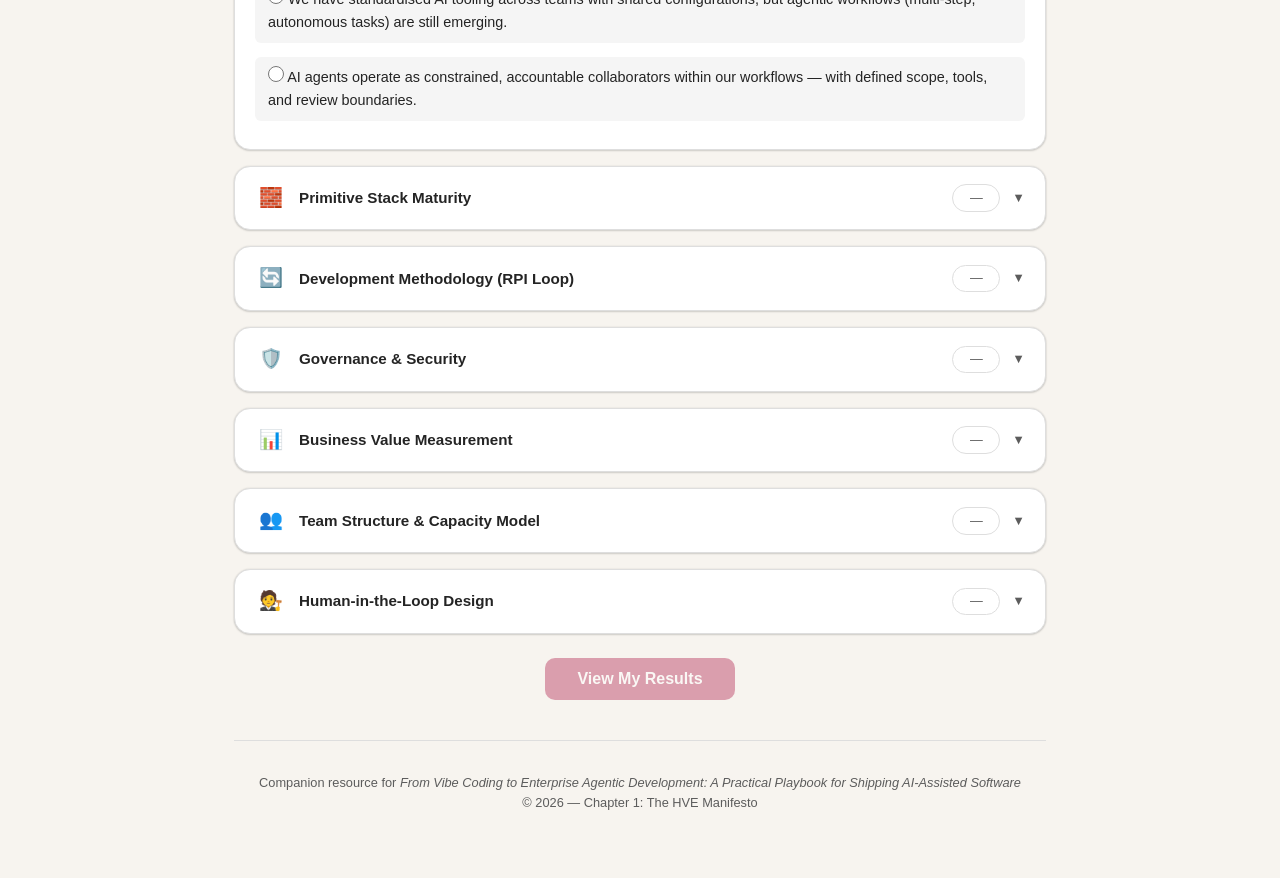
==== commit 576a9465: "docs: align chapter playbooks and add onboarding Co-authored-by: Copilot <223556219+Copilot@users.no" ====
--- a/chapter1/index.html
+++ b/chapter1/index.html
@@ -6,7 +6,7 @@
     <title>HVE Maturity Assessment — Hypervelocity Engineering Readiness</title>
     <script>
       (() => {
-        const param = new URLSearchParams(window.location.search).get("clawpilotTheme");
+        const param = new URLSearchParams(window.location.search).get("scoutTheme");
         const theme =
           param || (window.matchMedia("(prefers-color-scheme: dark)").matches ? "dark" : "light");
         document.documentElement.setAttribute("data-theme", theme);
@@ -572,7 +572,7 @@
 
     <!-- HEADER -->
     <header>
-        <div class="badge">From the book: Agentic Development in Practice</div>
+        <div class="badge">From the book: From Vibe Coding to Enterprise Agentic Development</div>
         <h1>HVE Maturity Assessment</h1>
         <p>Discover where your organisation sits on the journey from traditional development to Hypervelocity Engineering — and what to do next.</p>
     </header>
@@ -655,7 +655,7 @@
     </section>
 
     <footer>
-        <p>Companion resource for <em>Agentic Development in Practice: A Hypervelocity Engineering Playbook</em><br>
+        <p>Companion resource for <em>From Vibe Coding to Enterprise Agentic Development: A Practical Playbook for Shipping AI-Assisted Software</em><br>
         &copy; 2026 &mdash; Chapter 1: The HVE Manifesto</p>
     </footer>
 </div>
@@ -986,7 +986,7 @@
 
     // Build the LLM prompt
     const dimLines = scores.map(r => `  - ${r.dim.title}: ${r.score}/5`).join('\n');
-    const prompt = `I just completed the Hypervelocity Engineering (HVE) Maturity Assessment from the book "Agentic Development in Practice: A Hypervelocity Engineering Playbook."
+    const prompt = `I just completed the Hypervelocity Engineering (HVE) Maturity Assessment from the book "From Vibe Coding to Enterprise Agentic Development: A Practical Playbook for Shipping AI-Assisted Software."
 
 Here are my results:
 
